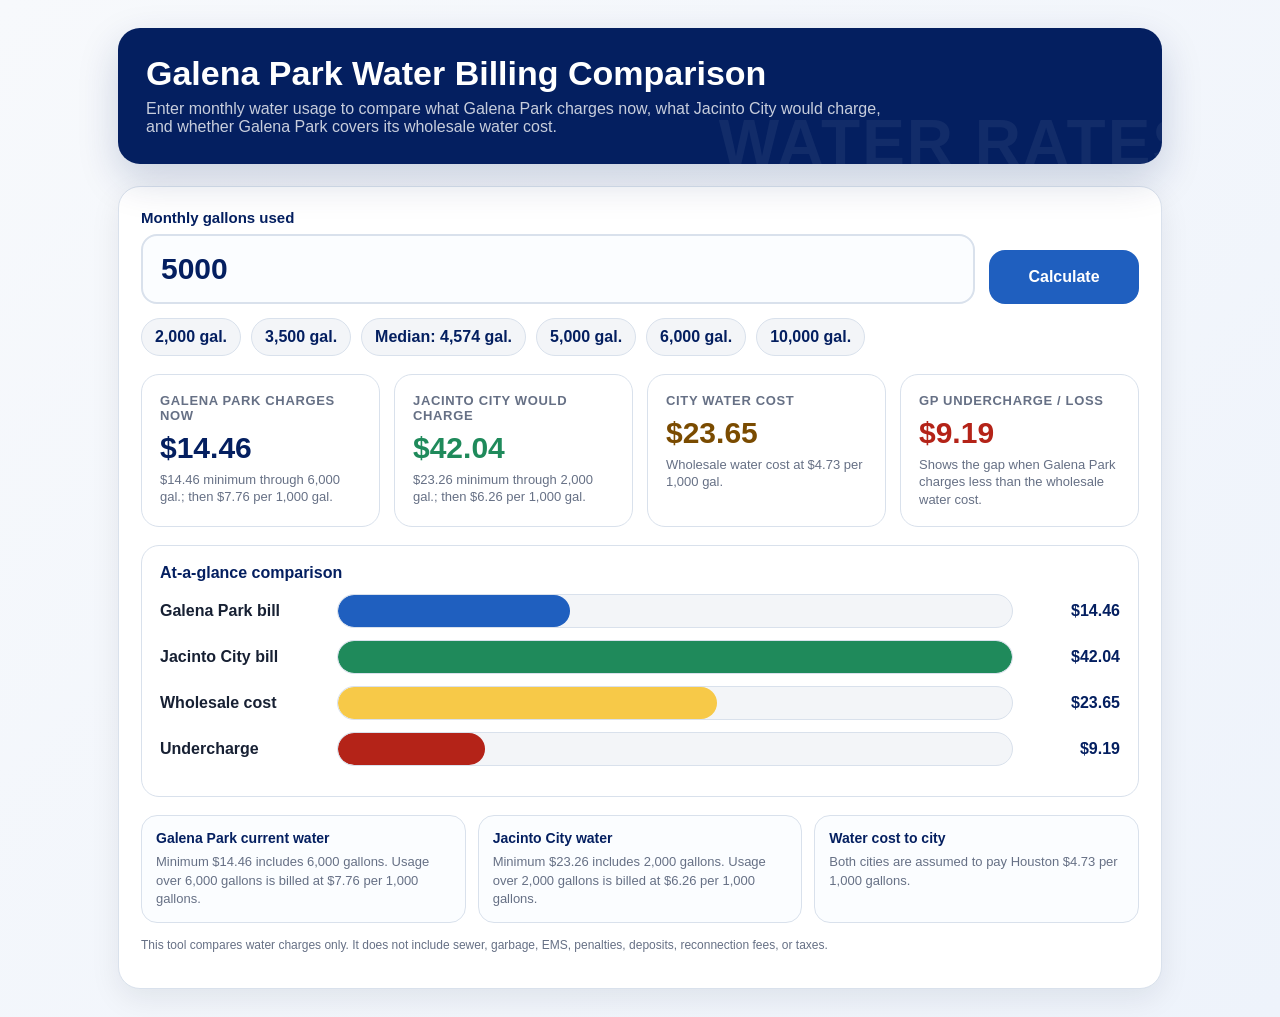
==== index.html @ 4440e1ed "Add files via upload" ====
<!DOCTYPE html>
<html lang="en">
<head>
  <meta charset="UTF-8" />
  <meta name="viewport" content="width=device-width, initial-scale=1.0" />
  <title>Galena Park Water Billing Comparison</title>
  <style>
    :root {
      --navy: #041f60;
      --blue: #1f5fbf;
      --pink: #f18dca;
      --gold: #f7c948;
      --green: #1f8a5b;
      --red: #b42318;
      --gray: #f3f5f8;
      --dark: #172033;
      --muted: #667085;
      --border: #d9e1ec;
      --white: #ffffff;
    }

    * { box-sizing: border-box; }

    body {
      margin: 0;
      font-family: Arial, Helvetica, sans-serif;
      background: linear-gradient(135deg, #f7f9fc 0%, #eef3fb 100%);
      color: var(--dark);
    }

    .page {
      max-width: 1100px;
      margin: 0 auto;
      padding: 28px;
    }

    .hero {
      background: var(--navy);
      color: white;
      border-radius: 22px;
      padding: 28px;
      box-shadow: 0 16px 40px rgba(4,31,96,.18);
      position: relative;
      overflow: hidden;
    }

    .hero::after {
      content: "WATER RATES";
      position: absolute;
      right: -35px;
      bottom: -16px;
      font-size: 64px;
      font-weight: 900;
      letter-spacing: 2px;
      color: rgba(255,255,255,.06);
    }

    h1 {
      margin: 0 0 8px;
      font-size: 34px;
      line-height: 1.05;
    }

    .subtitle {
      margin: 0;
      font-size: 16px;
      color: rgba(255,255,255,.78);
      max-width: 740px;
    }

    .panel {
      margin-top: 22px;
      background: var(--white);
      border: 1px solid var(--border);
      border-radius: 22px;
      padding: 22px;
      box-shadow: 0 10px 30px rgba(16,24,40,.08);
    }

    .input-row {
      display: grid;
      grid-template-columns: 1fr auto;
      gap: 14px;
      align-items: end;
    }

    label {
      display: block;
      font-weight: 800;
      color: var(--navy);
      margin-bottom: 8px;
      font-size: 15px;
    }

    input[type="number"] {
      width: 100%;
      font-size: 30px;
      font-weight: 800;
      padding: 16px 18px;
      border: 2px solid var(--border);
      border-radius: 16px;
      outline: none;
      color: var(--navy);
      background: #fbfdff;
    }

    input[type="number"]:focus {
      border-color: var(--blue);
      box-shadow: 0 0 0 4px rgba(31,95,191,.12);
    }

    button {
      border: 0;
      border-radius: 16px;
      padding: 18px 22px;
      font-size: 16px;
      font-weight: 800;
      color: white;
      background: var(--blue);
      cursor: pointer;
      min-width: 150px;
    }

    button:hover { filter: brightness(.95); }

    .quick {
      display: flex;
      flex-wrap: wrap;
      gap: 10px;
      margin-top: 14px;
    }

    .chip {
      background: var(--gray);
      color: var(--navy);
      border: 1px solid var(--border);
      border-radius: 999px;
      padding: 9px 13px;
      font-weight: 800;
      cursor: pointer;
      user-select: none;
    }

    .chip:hover {
      background: #e8eef8;
    }

    .cards {
      display: grid;
      grid-template-columns: repeat(4, 1fr);
      gap: 14px;
      margin-top: 18px;
    }

    .card {
      border: 1px solid var(--border);
      border-radius: 18px;
      padding: 18px;
      background: white;
      min-height: 132px;
    }

    .card h3 {
      margin: 0 0 10px;
      font-size: 13px;
      color: var(--muted);
      text-transform: uppercase;
      letter-spacing: .05em;
    }

    .amount {
      font-size: 30px;
      line-height: 1;
      font-weight: 900;
      color: var(--navy);
      margin-bottom: 8px;
    }

    .note {
      color: var(--muted);
      font-size: 13px;
      line-height: 1.35;
    }

    .loss .amount { color: var(--red); }
    .jc .amount { color: var(--green); }
    .cost .amount { color: #7a4b00; }

    .chart-wrap {
      margin-top: 18px;
      border: 1px solid var(--border);
      border-radius: 18px;
      padding: 18px;
      background: white;
    }

    .chart-title {
      font-weight: 900;
      color: var(--navy);
      margin-bottom: 12px;
    }

    .bar-row {
      display: grid;
      grid-template-columns: 165px 1fr 95px;
      gap: 12px;
      align-items: center;
      margin: 12px 0;
    }

    .bar-label {
      font-weight: 800;
      color: var(--dark);
    }

    .bar-bg {
      height: 34px;
      background: var(--gray);
      border-radius: 999px;
      overflow: hidden;
      border: 1px solid var(--border);
    }

    .bar {
      height: 100%;
      width: 0%;
      border-radius: 999px;
      transition: width .25s ease;
    }

    .bar.gp { background: var(--blue); }
    .bar.jc { background: var(--green); }
    .bar.costbar { background: var(--gold); }
    .bar.lossbar { background: var(--red); }

    .bar-value {
      font-weight: 900;
      text-align: right;
      color: var(--navy);
    }

    .formula-grid {
      display: grid;
      grid-template-columns: repeat(3, 1fr);
      gap: 12px;
      margin-top: 18px;
    }

    .formula {
      background: #fbfdff;
      border: 1px solid var(--border);
      border-radius: 16px;
      padding: 14px;
    }

    .formula strong {
      display: block;
      color: var(--navy);
      margin-bottom: 6px;
      font-size: 14px;
    }

    .formula span {
      color: var(--muted);
      font-size: 13px;
      line-height: 1.35;
    }

    .footer {
      color: var(--muted);
      font-size: 12px;
      line-height: 1.45;
      margin-top: 14px;
    }

    @media print {
      body { background: white; }
      .page { max-width: none; padding: 12px; }
      .hero, .panel { box-shadow: none; }
      button, .quick { display: none; }
    }

    @media (max-width: 900px) {
      .cards, .formula-grid { grid-template-columns: 1fr 1fr; }
    }

    @media (max-width: 640px) {
      .page { padding: 14px; }
      .input-row { grid-template-columns: 1fr; }
      button { width: 100%; }
      .cards, .formula-grid { grid-template-columns: 1fr; }
      .bar-row { grid-template-columns: 1fr; gap: 6px; }
      .bar-value { text-align: left; }
      h1 { font-size: 27px; }
    }
  </style>
</head>
<body>
  <main class="page">
    <section class="hero">
      <h1>Galena Park Water Billing Comparison</h1>
      <p class="subtitle">Enter monthly water usage to compare what Galena Park charges now, what Jacinto City would charge, and whether Galena Park covers its wholesale water cost.</p>
    </section>

    <section class="panel">
      <div class="input-row">
        <div>
          <label for="gallons">Monthly gallons used</label>
          <input id="gallons" type="number" min="0" step="1" value="5000" />
        </div>
        <button onclick="calculate()">Calculate</button>
      </div>

      <div class="quick" aria-label="Quick usage buttons">
        <div class="chip" onclick="setGallons(2000)">2,000 gal.</div>
        <div class="chip" onclick="setGallons(3500)">3,500 gal.</div>
        <div class="chip" onclick="setGallons(4574)">Median: 4,574 gal.</div>
        <div class="chip" onclick="setGallons(5000)">5,000 gal.</div>
        <div class="chip" onclick="setGallons(6000)">6,000 gal.</div>
        <div class="chip" onclick="setGallons(10000)">10,000 gal.</div>
      </div>

      <div class="cards">
        <div class="card">
          <h3>Galena Park charges now</h3>
          <div class="amount" id="gpBill">$0.00</div>
          <div class="note">$14.46 minimum through 6,000 gal.; then $7.76 per 1,000 gal.</div>
        </div>

        <div class="card jc">
          <h3>Jacinto City would charge</h3>
          <div class="amount" id="jcBill">$0.00</div>
          <div class="note">$23.26 minimum through 2,000 gal.; then $6.26 per 1,000 gal.</div>
        </div>

        <div class="card cost">
          <h3>City water cost</h3>
          <div class="amount" id="cost">$0.00</div>
          <div class="note">Wholesale water cost at $4.73 per 1,000 gal.</div>
        </div>

        <div class="card loss">
          <h3>GP undercharge / loss</h3>
          <div class="amount" id="loss">$0.00</div>
          <div class="note">Shows the gap when Galena Park charges less than the wholesale water cost.</div>
        </div>
      </div>

      <div class="chart-wrap">
        <div class="chart-title">At-a-glance comparison</div>

        <div class="bar-row">
          <div class="bar-label">Galena Park bill</div>
          <div class="bar-bg"><div class="bar gp" id="gpBar"></div></div>
          <div class="bar-value" id="gpBarValue">$0.00</div>
        </div>

        <div class="bar-row">
          <div class="bar-label">Jacinto City bill</div>
          <div class="bar-bg"><div class="bar jc" id="jcBar"></div></div>
          <div class="bar-value" id="jcBarValue">$0.00</div>
        </div>

        <div class="bar-row">
          <div class="bar-label">Wholesale cost</div>
          <div class="bar-bg"><div class="bar costbar" id="costBar"></div></div>
          <div class="bar-value" id="costBarValue">$0.00</div>
        </div>

        <div class="bar-row">
          <div class="bar-label">Undercharge</div>
          <div class="bar-bg"><div class="bar lossbar" id="lossBar"></div></div>
          <div class="bar-value" id="lossBarValue">$0.00</div>
        </div>
      </div>

      <div class="formula-grid">
        <div class="formula">
          <strong>Galena Park current water</strong>
          <span>Minimum $14.46 includes 6,000 gallons. Usage over 6,000 gallons is billed at $7.76 per 1,000 gallons.</span>
        </div>
        <div class="formula">
          <strong>Jacinto City water</strong>
          <span>Minimum $23.26 includes 2,000 gallons. Usage over 2,000 gallons is billed at $6.26 per 1,000 gallons.</span>
        </div>
        <div class="formula">
          <strong>Water cost to city</strong>
          <span>Both cities are assumed to pay Houston $4.73 per 1,000 gallons.</span>
        </div>
      </div>

      <p class="footer">
        This tool compares water charges only. It does not include sewer, garbage, EMS, penalties, deposits, reconnection fees, or taxes.
      </p>
    </section>
  </main>

  <script>
    const RATES = {
      gpMinGallons: 6000,
      gpMinCharge: 14.46,
      gpOverageRate: 7.76,

      jcMinGallons: 2000,
      jcMinCharge: 23.26,
      jcOverageRate: 6.26,

      houstonCostPerThousand: 4.73
    };

    function money(value) {
      return value.toLocaleString("en-US", { style: "currency", currency: "USD" });
    }

    function billWithMinimum(gallons, minGallons, minCharge, overageRate) {
      const over = Math.max(0, gallons - minGallons);
      return minCharge + (over / 1000) * overageRate;
    }

    function setGallons(value) {
      document.getElementById("gallons").value = value;
      calculate();
    }

    function calculate() {
      const gallonsInput = document.getElementById("gallons");
      const gallons = Math.max(0, Number(gallonsInput.value || 0));

      const gpBill = billWithMinimum(gallons, RATES.gpMinGallons, RATES.gpMinCharge, RATES.gpOverageRate);
      const jcBill = billWithMinimum(gallons, RATES.jcMinGallons, RATES.jcMinCharge, RATES.jcOverageRate);
      const cost = (gallons / 1000) * RATES.houstonCostPerThousand;
      const loss = Math.max(0, cost - gpBill);

      document.getElementById("gpBill").textContent = money(gpBill);
      document.getElementById("jcBill").textContent = money(jcBill);
      document.getElementById("cost").textContent = money(cost);
      document.getElementById("loss").textContent = money(loss);

      const maxVal = Math.max(gpBill, jcBill, cost, loss, 1);

      setBar("gpBar", gpBill, maxVal);
      setBar("jcBar", jcBill, maxVal);
      setBar("costBar", cost, maxVal);
      setBar("lossBar", loss, maxVal);

      document.getElementById("gpBarValue").textContent = money(gpBill);
      document.getElementById("jcBarValue").textContent = money(jcBill);
      document.getElementById("costBarValue").textContent = money(cost);
      document.getElementById("lossBarValue").textContent = money(loss);
    }

    function setBar(id, value, maxVal) {
      const pct = Math.max(2, (value / maxVal) * 100);
      document.getElementById(id).style.width = pct + "%";
    }

    document.getElementById("gallons").addEventListener("input", calculate);
    calculate();
  </script>
</body>
</html>
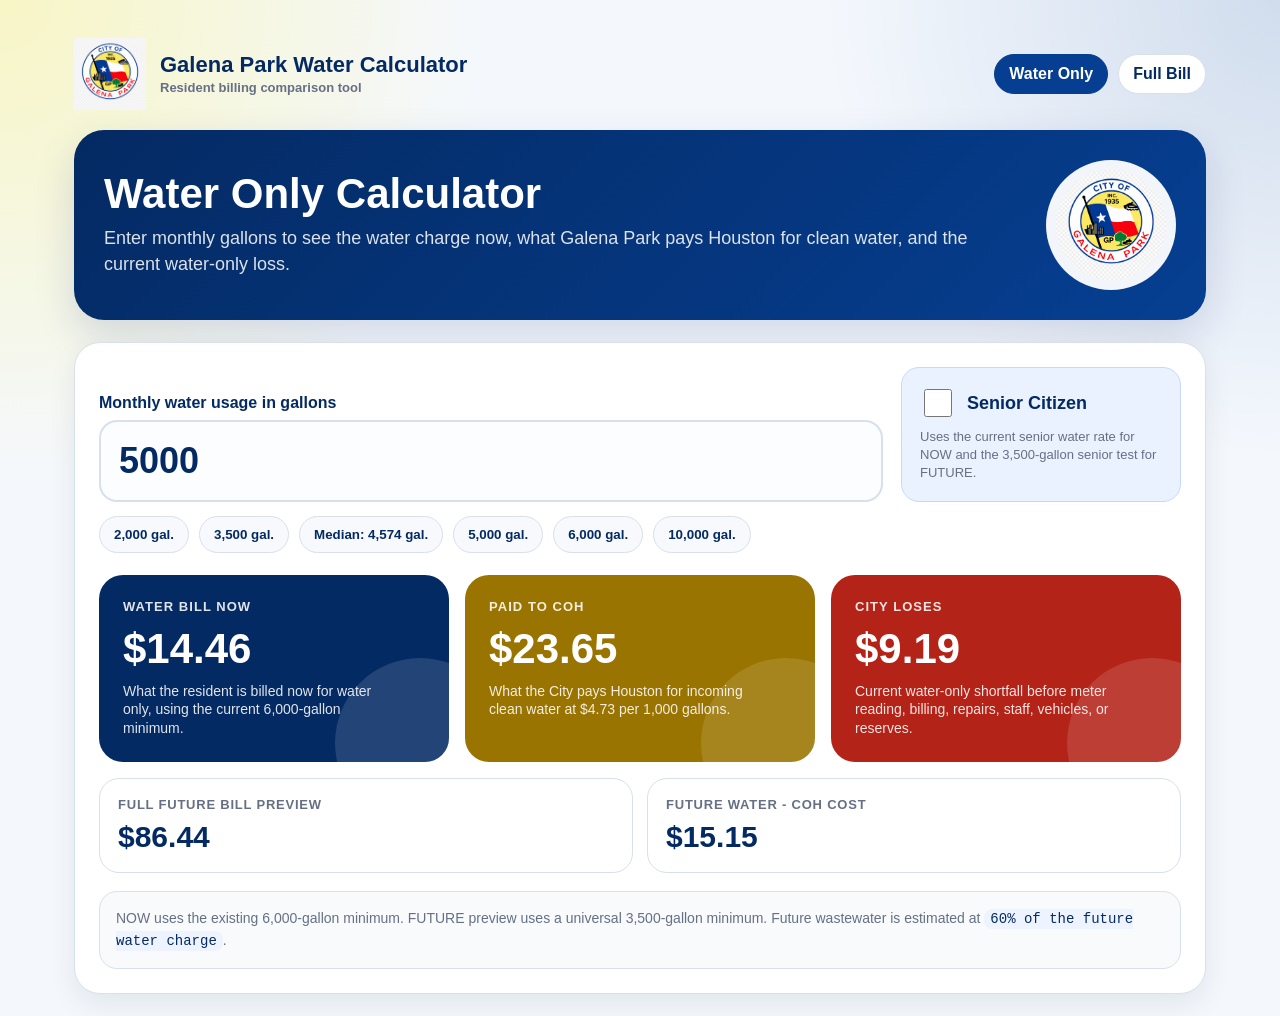
==== commit 179454eb: "Add files via upload" ====
--- a/index.html
+++ b/index.html
@@ -1,461 +1 @@
-<!DOCTYPE html>
-<html lang="en">
-<head>
-  <meta charset="UTF-8" />
-  <meta name="viewport" content="width=device-width, initial-scale=1.0" />
-  <title>Galena Park Water Billing Comparison</title>
-  <style>
-    :root {
-      --navy: #041f60;
-      --blue: #1f5fbf;
-      --pink: #f18dca;
-      --gold: #f7c948;
-      --green: #1f8a5b;
-      --red: #b42318;
-      --gray: #f3f5f8;
-      --dark: #172033;
-      --muted: #667085;
-      --border: #d9e1ec;
-      --white: #ffffff;
-    }
-
-    * { box-sizing: border-box; }
-
-    body {
-      margin: 0;
-      font-family: Arial, Helvetica, sans-serif;
-      background: linear-gradient(135deg, #f7f9fc 0%, #eef3fb 100%);
-      color: var(--dark);
-    }
-
-    .page {
-      max-width: 1100px;
-      margin: 0 auto;
-      padding: 28px;
-    }
-
-    .hero {
-      background: var(--navy);
-      color: white;
-      border-radius: 22px;
-      padding: 28px;
-      box-shadow: 0 16px 40px rgba(4,31,96,.18);
-      position: relative;
-      overflow: hidden;
-    }
-
-    .hero::after {
-      content: "WATER RATES";
-      position: absolute;
-      right: -35px;
-      bottom: -16px;
-      font-size: 64px;
-      font-weight: 900;
-      letter-spacing: 2px;
-      color: rgba(255,255,255,.06);
-    }
-
-    h1 {
-      margin: 0 0 8px;
-      font-size: 34px;
-      line-height: 1.05;
-    }
-
-    .subtitle {
-      margin: 0;
-      font-size: 16px;
-      color: rgba(255,255,255,.78);
-      max-width: 740px;
-    }
-
-    .panel {
-      margin-top: 22px;
-      background: var(--white);
-      border: 1px solid var(--border);
-      border-radius: 22px;
-      padding: 22px;
-      box-shadow: 0 10px 30px rgba(16,24,40,.08);
-    }
-
-    .input-row {
-      display: grid;
-      grid-template-columns: 1fr auto;
-      gap: 14px;
-      align-items: end;
-    }
-
-    label {
-      display: block;
-      font-weight: 800;
-      color: var(--navy);
-      margin-bottom: 8px;
-      font-size: 15px;
-    }
-
-    input[type="number"] {
-      width: 100%;
-      font-size: 30px;
-      font-weight: 800;
-      padding: 16px 18px;
-      border: 2px solid var(--border);
-      border-radius: 16px;
-      outline: none;
-      color: var(--navy);
-      background: #fbfdff;
-    }
-
-    input[type="number"]:focus {
-      border-color: var(--blue);
-      box-shadow: 0 0 0 4px rgba(31,95,191,.12);
-    }
-
-    button {
-      border: 0;
-      border-radius: 16px;
-      padding: 18px 22px;
-      font-size: 16px;
-      font-weight: 800;
-      color: white;
-      background: var(--blue);
-      cursor: pointer;
-      min-width: 150px;
-    }
-
-    button:hover { filter: brightness(.95); }
-
-    .quick {
-      display: flex;
-      flex-wrap: wrap;
-      gap: 10px;
-      margin-top: 14px;
-    }
-
-    .chip {
-      background: var(--gray);
-      color: var(--navy);
-      border: 1px solid var(--border);
-      border-radius: 999px;
-      padding: 9px 13px;
-      font-weight: 800;
-      cursor: pointer;
-      user-select: none;
-    }
-
-    .chip:hover {
-      background: #e8eef8;
-    }
-
-    .cards {
-      display: grid;
-      grid-template-columns: repeat(4, 1fr);
-      gap: 14px;
-      margin-top: 18px;
-    }
-
-    .card {
-      border: 1px solid var(--border);
-      border-radius: 18px;
-      padding: 18px;
-      background: white;
-      min-height: 132px;
-    }
-
-    .card h3 {
-      margin: 0 0 10px;
-      font-size: 13px;
-      color: var(--muted);
-      text-transform: uppercase;
-      letter-spacing: .05em;
-    }
-
-    .amount {
-      font-size: 30px;
-      line-height: 1;
-      font-weight: 900;
-      color: var(--navy);
-      margin-bottom: 8px;
-    }
-
-    .note {
-      color: var(--muted);
-      font-size: 13px;
-      line-height: 1.35;
-    }
-
-    .loss .amount { color: var(--red); }
-    .jc .amount { color: var(--green); }
-    .cost .amount { color: #7a4b00; }
-
-    .chart-wrap {
-      margin-top: 18px;
-      border: 1px solid var(--border);
-      border-radius: 18px;
-      padding: 18px;
-      background: white;
-    }
-
-    .chart-title {
-      font-weight: 900;
-      color: var(--navy);
-      margin-bottom: 12px;
-    }
-
-    .bar-row {
-      display: grid;
-      grid-template-columns: 165px 1fr 95px;
-      gap: 12px;
-      align-items: center;
-      margin: 12px 0;
-    }
-
-    .bar-label {
-      font-weight: 800;
-      color: var(--dark);
-    }
-
-    .bar-bg {
-      height: 34px;
-      background: var(--gray);
-      border-radius: 999px;
-      overflow: hidden;
-      border: 1px solid var(--border);
-    }
-
-    .bar {
-      height: 100%;
-      width: 0%;
-      border-radius: 999px;
-      transition: width .25s ease;
-    }
-
-    .bar.gp { background: var(--blue); }
-    .bar.jc { background: var(--green); }
-    .bar.costbar { background: var(--gold); }
-    .bar.lossbar { background: var(--red); }
-
-    .bar-value {
-      font-weight: 900;
-      text-align: right;
-      color: var(--navy);
-    }
-
-    .formula-grid {
-      display: grid;
-      grid-template-columns: repeat(3, 1fr);
-      gap: 12px;
-      margin-top: 18px;
-    }
-
-    .formula {
-      background: #fbfdff;
-      border: 1px solid var(--border);
-      border-radius: 16px;
-      padding: 14px;
-    }
-
-    .formula strong {
-      display: block;
-      color: var(--navy);
-      margin-bottom: 6px;
-      font-size: 14px;
-    }
-
-    .formula span {
-      color: var(--muted);
-      font-size: 13px;
-      line-height: 1.35;
-    }
-
-    .footer {
-      color: var(--muted);
-      font-size: 12px;
-      line-height: 1.45;
-      margin-top: 14px;
-    }
-
-    @media print {
-      body { background: white; }
-      .page { max-width: none; padding: 12px; }
-      .hero, .panel { box-shadow: none; }
-      button, .quick { display: none; }
-    }
-
-    @media (max-width: 900px) {
-      .cards, .formula-grid { grid-template-columns: 1fr 1fr; }
-    }
-
-    @media (max-width: 640px) {
-      .page { padding: 14px; }
-      .input-row { grid-template-columns: 1fr; }
-      button { width: 100%; }
-      .cards, .formula-grid { grid-template-columns: 1fr; }
-      .bar-row { grid-template-columns: 1fr; gap: 6px; }
-      .bar-value { text-align: left; }
-      h1 { font-size: 27px; }
-    }
-  </style>
-</head>
-<body>
-  <main class="page">
-    <section class="hero">
-      <h1>Galena Park Water Billing Comparison</h1>
-      <p class="subtitle">Enter monthly water usage to compare what Galena Park charges now, what Jacinto City would charge, and whether Galena Park covers its wholesale water cost.</p>
-    </section>
-
-    <section class="panel">
-      <div class="input-row">
-        <div>
-          <label for="gallons">Monthly gallons used</label>
-          <input id="gallons" type="number" min="0" step="1" value="5000" />
-        </div>
-        <button onclick="calculate()">Calculate</button>
-      </div>
-
-      <div class="quick" aria-label="Quick usage buttons">
-        <div class="chip" onclick="setGallons(2000)">2,000 gal.</div>
-        <div class="chip" onclick="setGallons(3500)">3,500 gal.</div>
-        <div class="chip" onclick="setGallons(4574)">Median: 4,574 gal.</div>
-        <div class="chip" onclick="setGallons(5000)">5,000 gal.</div>
-        <div class="chip" onclick="setGallons(6000)">6,000 gal.</div>
-        <div class="chip" onclick="setGallons(10000)">10,000 gal.</div>
-      </div>
-
-      <div class="cards">
-        <div class="card">
-          <h3>Galena Park charges now</h3>
-          <div class="amount" id="gpBill">$0.00</div>
-          <div class="note">$14.46 minimum through 6,000 gal.; then $7.76 per 1,000 gal.</div>
-        </div>
-
-        <div class="card jc">
-          <h3>Jacinto City would charge</h3>
-          <div class="amount" id="jcBill">$0.00</div>
-          <div class="note">$23.26 minimum through 2,000 gal.; then $6.26 per 1,000 gal.</div>
-        </div>
-
-        <div class="card cost">
-          <h3>City water cost</h3>
-          <div class="amount" id="cost">$0.00</div>
-          <div class="note">Wholesale water cost at $4.73 per 1,000 gal.</div>
-        </div>
-
-        <div class="card loss">
-          <h3>GP undercharge / loss</h3>
-          <div class="amount" id="loss">$0.00</div>
-          <div class="note">Shows the gap when Galena Park charges less than the wholesale water cost.</div>
-        </div>
-      </div>
-
-      <div class="chart-wrap">
-        <div class="chart-title">At-a-glance comparison</div>
-
-        <div class="bar-row">
-          <div class="bar-label">Galena Park bill</div>
-          <div class="bar-bg"><div class="bar gp" id="gpBar"></div></div>
-          <div class="bar-value" id="gpBarValue">$0.00</div>
-        </div>
-
-        <div class="bar-row">
-          <div class="bar-label">Jacinto City bill</div>
-          <div class="bar-bg"><div class="bar jc" id="jcBar"></div></div>
-          <div class="bar-value" id="jcBarValue">$0.00</div>
-        </div>
-
-        <div class="bar-row">
-          <div class="bar-label">Wholesale cost</div>
-          <div class="bar-bg"><div class="bar costbar" id="costBar"></div></div>
-          <div class="bar-value" id="costBarValue">$0.00</div>
-        </div>
-
-        <div class="bar-row">
-          <div class="bar-label">Undercharge</div>
-          <div class="bar-bg"><div class="bar lossbar" id="lossBar"></div></div>
-          <div class="bar-value" id="lossBarValue">$0.00</div>
-        </div>
-      </div>
-
-      <div class="formula-grid">
-        <div class="formula">
-          <strong>Galena Park current water</strong>
-          <span>Minimum $14.46 includes 6,000 gallons. Usage over 6,000 gallons is billed at $7.76 per 1,000 gallons.</span>
-        </div>
-        <div class="formula">
-          <strong>Jacinto City water</strong>
-          <span>Minimum $23.26 includes 2,000 gallons. Usage over 2,000 gallons is billed at $6.26 per 1,000 gallons.</span>
-        </div>
-        <div class="formula">
-          <strong>Water cost to city</strong>
-          <span>Both cities are assumed to pay Houston $4.73 per 1,000 gallons.</span>
-        </div>
-      </div>
-
-      <p class="footer">
-        This tool compares water charges only. It does not include sewer, garbage, EMS, penalties, deposits, reconnection fees, or taxes.
-      </p>
-    </section>
-  </main>
-
-  <script>
-    const RATES = {
-      gpMinGallons: 6000,
-      gpMinCharge: 14.46,
-      gpOverageRate: 7.76,
-
-      jcMinGallons: 2000,
-      jcMinCharge: 23.26,
-      jcOverageRate: 6.26,
-
-      houstonCostPerThousand: 4.73
-    };
-
-    function money(value) {
-      return value.toLocaleString("en-US", { style: "currency", currency: "USD" });
-    }
-
-    function billWithMinimum(gallons, minGallons, minCharge, overageRate) {
-      const over = Math.max(0, gallons - minGallons);
-      return minCharge + (over / 1000) * overageRate;
-    }
-
-    function setGallons(value) {
-      document.getElementById("gallons").value = value;
-      calculate();
-    }
-
-    function calculate() {
-      const gallonsInput = document.getElementById("gallons");
-      const gallons = Math.max(0, Number(gallonsInput.value || 0));
-
-      const gpBill = billWithMinimum(gallons, RATES.gpMinGallons, RATES.gpMinCharge, RATES.gpOverageRate);
-      const jcBill = billWithMinimum(gallons, RATES.jcMinGallons, RATES.jcMinCharge, RATES.jcOverageRate);
-      const cost = (gallons / 1000) * RATES.houstonCostPerThousand;
-      const loss = Math.max(0, cost - gpBill);
-
-      document.getElementById("gpBill").textContent = money(gpBill);
-      document.getElementById("jcBill").textContent = money(jcBill);
-      document.getElementById("cost").textContent = money(cost);
-      document.getElementById("loss").textContent = money(loss);
-
-      const maxVal = Math.max(gpBill, jcBill, cost, loss, 1);
-
-      setBar("gpBar", gpBill, maxVal);
-      setBar("jcBar", jcBill, maxVal);
-      setBar("costBar", cost, maxVal);
-      setBar("lossBar", loss, maxVal);
-
-      document.getElementById("gpBarValue").textContent = money(gpBill);
-      document.getElementById("jcBarValue").textContent = money(jcBill);
-      document.getElementById("costBarValue").textContent = money(cost);
-      document.getElementById("lossBarValue").textContent = money(loss);
-    }
-
-    function setBar(id, value, maxVal) {
-      const pct = Math.max(2, (value / maxVal) * 100);
-      document.getElementById(id).style.width = pct + "%";
-    }
-
-    document.getElementById("gallons").addEventListener("input", calculate);
-    calculate();
-  </script>
-</body>
-</html>+<!DOCTYPE html><html lang="en"><head><meta charset="UTF-8"><meta name="viewport" content="width=device-width, initial-scale=1.0"><title>Water Only Calculator | Galena Park</title><link rel="stylesheet" href="styles.css"></head><body><main class="wrap"><nav class="nav"><div class="brand"><img src="gp-logo.png" alt="City of Galena Park logo"><div class="brand-text"><strong>Galena Park Water Calculator</strong><span>Resident billing comparison tool</span></div></div><div class="links"><a href="index.html" id="nav-water" class="active">Water Only</a><a href="full-bill.html" id="nav-full">Full Bill</a></div></nav><section class="hero"><div><h1>Water Only Calculator</h1><p>Enter monthly gallons to see the water charge now, what Galena Park pays Houston for clean water, and the current water-only loss.</p></div><img src="gp-logo.png" alt="City of Galena Park logo"></section><section class="panel"><div class="input-grid"><div><label class="title" for="gallons">Monthly water usage in gallons</label><input id="gallons" type="number" min="0" step="1" value="5000"></div><div class="toggle-card"><label class="toggle-row"><input id="seniorToggle" type="checkbox">Senior Citizen</label><div class="note">Uses the current senior water rate for NOW and the 3,500-gallon senior test for FUTURE.</div></div></div><div class="chips"><button class="chip" onclick="setGallons(2000)">2,000 gal.</button><button class="chip" onclick="setGallons(3500)">3,500 gal.</button><button class="chip" onclick="setGallons(4574)">Median: 4,574 gal.</button><button class="chip" onclick="setGallons(5000)">5,000 gal.</button><button class="chip" onclick="setGallons(6000)">6,000 gal.</button><button class="chip" onclick="setGallons(10000)">10,000 gal.</button></div><div class="metric-grid"><div class="metric blue"><div class="kicker">Water bill now</div><div class="amount" id="waterNow">$0.00</div><p>What the resident is billed now for water only, using the current 6,000-gallon minimum.</p></div><div class="metric yellow"><div class="kicker">Paid to COH</div><div class="amount" id="paidToCoh">$0.00</div><p>What the City pays Houston for incoming clean water at $4.73 per 1,000 gallons.</p></div><div class="metric red"><div class="kicker">City loses</div><div class="amount" id="cityLoss">$0.00</div><p>Current water-only shortfall before meter reading, billing, repairs, staff, vehicles, or reserves.</p></div></div><div class="subgrid"><div class="subbox"><h3>Full future bill preview</h3><div class="subamt" id="futureTotal">$0.00</div></div><div class="subbox"><h3>Future water - COH cost</h3><div class="subamt" id="futureWaterMargin">$0.00</div></div></div><div class="footnote">NOW uses the existing 6,000-gallon minimum. FUTURE preview uses a universal 3,500-gallon minimum. Future wastewater is estimated at <span class="formula">60% of the future water charge</span>.</div></section></main><script src="calculator.js"></script></body></html>
--- a/styles.css
+++ b/styles.css
@@ -0,0 +1,3 @@
+
+:root{--navy:#063f92;--navy-dark:#042a63;--red:#ef1b24;--yellow:#fff15a;--green:#12833d;--ink:#172033;--muted:#667085;--line:#d8e0ec;--bg:#f4f8fd;--card:#fff;--paper:#fffdf4;--gold:#d7b84f;--shadow:0 16px 42px rgba(4,31,96,.14)}
+*{box-sizing:border-box}html{scroll-behavior:smooth}body{margin:0;font-family:Arial,Helvetica,sans-serif;color:var(--ink);background:radial-gradient(circle at top left,rgba(255,241,90,.34),transparent 30%),radial-gradient(circle at top right,rgba(6,63,146,.15),transparent 28%),var(--bg)}.wrap{max-width:1180px;margin:0 auto;padding:24px}.nav{display:flex;align-items:center;justify-content:space-between;gap:18px;padding:14px 0 20px}.brand{display:flex;align-items:center;gap:14px}.brand img{width:72px;height:72px;object-fit:contain}.brand-text strong{display:block;font-size:22px;color:var(--navy-dark);line-height:1}.brand-text span{display:block;color:var(--muted);font-size:13px;margin-top:4px;font-weight:700}.links{display:flex;gap:10px;flex-wrap:wrap}.links a{text-decoration:none;background:white;border:1px solid var(--line);padding:10px 14px;border-radius:999px;font-weight:900;color:var(--navy-dark)}.links a.active{background:var(--navy);color:white;border-color:var(--navy)}.hero{background:linear-gradient(135deg,var(--navy-dark),var(--navy));color:white;border-radius:30px;box-shadow:var(--shadow);padding:30px;display:grid;grid-template-columns:1fr 130px;gap:18px;align-items:center}.hero h1{font-size:42px;line-height:1;margin:0 0 10px}.hero p{font-size:18px;line-height:1.45;margin:0;color:rgba(255,255,255,.86)}.hero img{width:130px;height:130px;object-fit:contain;background:rgba(255,255,255,.95);border-radius:50%;padding:10px}.panel{background:var(--card);border:1px solid var(--line);box-shadow:0 10px 28px rgba(16,24,40,.08);border-radius:26px;padding:24px;margin-top:22px}.input-grid{display:grid;grid-template-columns:1fr 280px;gap:18px;align-items:end}label.title{display:block;color:var(--navy-dark);font-size:16px;font-weight:900;margin-bottom:8px}input[type=number]{width:100%;padding:18px;border:2px solid var(--line);border-radius:18px;background:#fbfdff;color:var(--navy-dark);font-size:36px;font-weight:900;outline:none}input[type=number]:focus{border-color:var(--navy);box-shadow:0 0 0 4px rgba(6,63,146,.13)}.toggle-card{background:#eaf2ff;border:1px solid #c7d9fa;border-radius:18px;padding:18px}.toggle-row{display:flex;align-items:center;gap:12px;color:var(--navy-dark);font-size:18px;font-weight:900;user-select:none;cursor:pointer}input[type=checkbox]{width:28px;height:28px;accent-color:var(--navy)}.note{font-size:13px;color:var(--muted);line-height:1.4;margin-top:8px}.chips{display:flex;flex-wrap:wrap;gap:10px;margin-top:14px}.chip{border:1px solid var(--line);background:#f7f9fd;color:var(--navy-dark);padding:10px 14px;border-radius:999px;font-weight:900;cursor:pointer}.chip:hover{background:#eef4ff}.metric-grid{display:grid;grid-template-columns:repeat(3,1fr);gap:16px;margin-top:22px}.metric{border-radius:24px;color:white;padding:24px;min-height:170px;overflow:hidden;position:relative}.metric:after{content:"";position:absolute;right:-56px;bottom:-66px;width:170px;height:170px;border-radius:50%;background:rgba(255,255,255,.12)}.metric.blue{background:var(--navy-dark)}.metric.red{background:#b42318}.metric.green{background:var(--green)}.metric.yellow{background:#9a7400}.kicker{font-size:13px;font-weight:900;letter-spacing:.08em;text-transform:uppercase;opacity:.88;margin-bottom:14px}.amount{font-size:42px;font-weight:900;line-height:1;margin-bottom:12px}.metric p{margin:0;font-size:14px;line-height:1.35;opacity:.88;max-width:270px}.bubbles{display:flex;justify-content:center;gap:14px;flex-wrap:wrap;margin-top:20px}.bubble{border-radius:999px;padding:13px 24px;font-size:20px;font-weight:900;border:3px solid}.bubble.now{background:white;color:var(--navy-dark);border-color:var(--navy)}.bubble.future{background:var(--yellow);color:var(--navy-dark);border-color:var(--gold)}.compare{display:grid;grid-template-columns:1fr 1fr;gap:18px;margin-top:18px}.receipt{background:var(--paper);border:2px dashed var(--gold);border-radius:24px;padding:22px}.receipt.now{background:#fff}.receipt.future{background:#fffdf0}.receipt h2{display:flex;align-items:center;justify-content:space-between;margin:0 0 14px;color:var(--navy-dark);font-size:26px}.badge{display:inline-block;font-size:13px;text-transform:uppercase;letter-spacing:.08em;border-radius:999px;padding:7px 10px;background:#eaf2ff;color:var(--navy-dark)}.future .badge{background:var(--yellow)}.row{display:grid;grid-template-columns:1fr auto;gap:16px;border-bottom:1px solid #eadb9c;padding:11px 0;font-size:20px}.now .row{border-bottom-color:#e5e7eb}.row strong{color:var(--navy-dark)}.row.total{border-bottom:0;margin-top:8px;padding-top:16px;font-size:30px;font-weight:900;color:var(--navy-dark)}.subgrid{display:grid;grid-template-columns:repeat(2,1fr);gap:14px;margin-top:16px}.subbox{border:1px solid var(--line);border-radius:20px;padding:18px;background:white}.subbox h3{margin:0 0 8px;font-size:13px;text-transform:uppercase;letter-spacing:.06em;color:var(--muted)}.subbox .subamt{font-size:30px;font-weight:900;color:var(--navy-dark)}.footnote{margin-top:18px;background:#f8fafc;border:1px solid var(--line);border-radius:18px;padding:16px;color:var(--muted);font-size:14px;line-height:1.5}.formula{font-family:ui-monospace,SFMono-Regular,Menlo,Consolas,monospace;background:#eef4ff;padding:2px 6px;border-radius:8px;color:var(--navy-dark)}@media(max-width:900px){.hero{grid-template-columns:1fr;text-align:left}.hero img{display:none}.input-grid,.metric-grid,.compare,.subgrid{grid-template-columns:1fr}.hero h1{font-size:32px}.amount{font-size:36px}.wrap{padding:16px}}@media print{body{background:white}.wrap{max-width:none;padding:12px}.nav,.chips{display:none}.hero,.panel{box-shadow:none}}
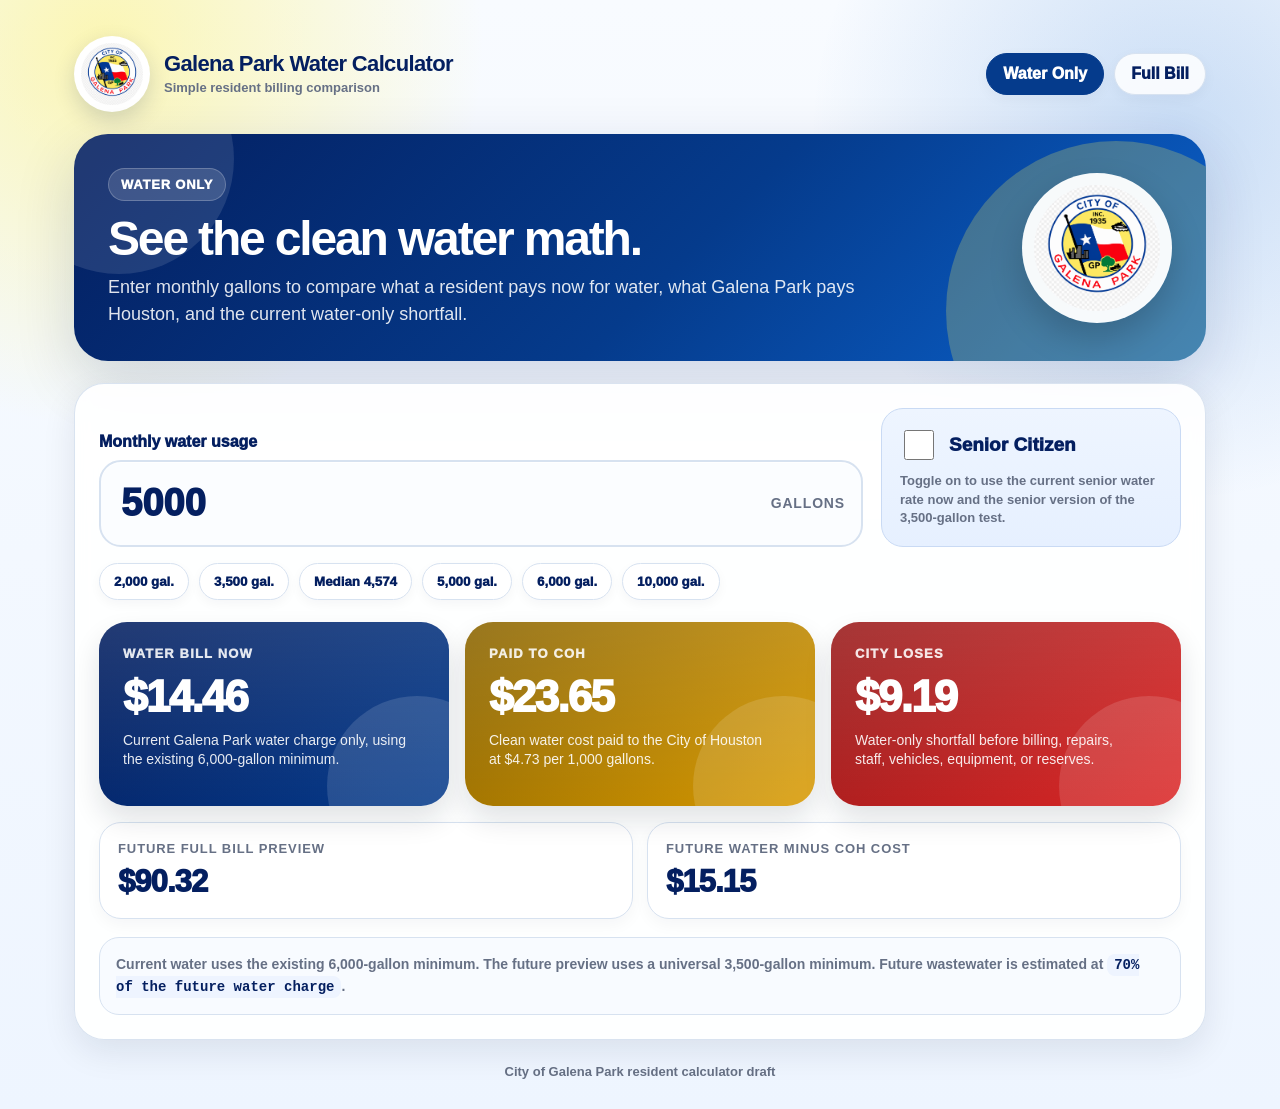
==== commit 7ddd9295: "Add files via upload" ====
--- a/index.html
+++ b/index.html
@@ -1 +1,98 @@
-<!DOCTYPE html><html lang="en"><head><meta charset="UTF-8"><meta name="viewport" content="width=device-width, initial-scale=1.0"><title>Water Only Calculator | Galena Park</title><link rel="stylesheet" href="styles.css"></head><body><main class="wrap"><nav class="nav"><div class="brand"><img src="gp-logo.png" alt="City of Galena Park logo"><div class="brand-text"><strong>Galena Park Water Calculator</strong><span>Resident billing comparison tool</span></div></div><div class="links"><a href="index.html" id="nav-water" class="active">Water Only</a><a href="full-bill.html" id="nav-full">Full Bill</a></div></nav><section class="hero"><div><h1>Water Only Calculator</h1><p>Enter monthly gallons to see the water charge now, what Galena Park pays Houston for clean water, and the current water-only loss.</p></div><img src="gp-logo.png" alt="City of Galena Park logo"></section><section class="panel"><div class="input-grid"><div><label class="title" for="gallons">Monthly water usage in gallons</label><input id="gallons" type="number" min="0" step="1" value="5000"></div><div class="toggle-card"><label class="toggle-row"><input id="seniorToggle" type="checkbox">Senior Citizen</label><div class="note">Uses the current senior water rate for NOW and the 3,500-gallon senior test for FUTURE.</div></div></div><div class="chips"><button class="chip" onclick="setGallons(2000)">2,000 gal.</button><button class="chip" onclick="setGallons(3500)">3,500 gal.</button><button class="chip" onclick="setGallons(4574)">Median: 4,574 gal.</button><button class="chip" onclick="setGallons(5000)">5,000 gal.</button><button class="chip" onclick="setGallons(6000)">6,000 gal.</button><button class="chip" onclick="setGallons(10000)">10,000 gal.</button></div><div class="metric-grid"><div class="metric blue"><div class="kicker">Water bill now</div><div class="amount" id="waterNow">$0.00</div><p>What the resident is billed now for water only, using the current 6,000-gallon minimum.</p></div><div class="metric yellow"><div class="kicker">Paid to COH</div><div class="amount" id="paidToCoh">$0.00</div><p>What the City pays Houston for incoming clean water at $4.73 per 1,000 gallons.</p></div><div class="metric red"><div class="kicker">City loses</div><div class="amount" id="cityLoss">$0.00</div><p>Current water-only shortfall before meter reading, billing, repairs, staff, vehicles, or reserves.</p></div></div><div class="subgrid"><div class="subbox"><h3>Full future bill preview</h3><div class="subamt" id="futureTotal">$0.00</div></div><div class="subbox"><h3>Future water - COH cost</h3><div class="subamt" id="futureWaterMargin">$0.00</div></div></div><div class="footnote">NOW uses the existing 6,000-gallon minimum. FUTURE preview uses a universal 3,500-gallon minimum. Future wastewater is estimated at <span class="formula">60% of the future water charge</span>.</div></section></main><script src="calculator.js"></script></body></html>+<!DOCTYPE html>
+<html lang="en">
+<head>
+  <meta charset="UTF-8">
+  <meta name="viewport" content="width=device-width, initial-scale=1.0">
+  <title>Water Only Calculator | Galena Park</title>
+  <link rel="stylesheet" href="styles.css">
+</head>
+<body>
+  <main class="wrap">
+    
+<nav class="nav">
+  <a class="brand" href="index.html">
+    <img class="brand-logo" src="gp-logo.png" alt="City of Galena Park logo">
+    <div class="brand-text">
+      <strong>Galena Park Water Calculator</strong>
+      <span>Simple resident billing comparison</span>
+    </div>
+  </a>
+  <div class="links">
+    <a href="index.html" id="nav-water" class="active">Water Only</a>
+    <a href="full-bill.html" id="nav-full">Full Bill</a>
+  </div>
+</nav>
+
+    <section class="hero">
+      <div>
+        <div class="eyebrow">Water only</div>
+        <h1>See the clean water math.</h1>
+        <p>Enter monthly gallons to compare what a resident pays now for water, what Galena Park pays Houston, and the current water-only shortfall.</p>
+      </div>
+      <img src="gp-logo.png" alt="City of Galena Park logo">
+    </section>
+
+    
+<section class="panel">
+  <div class="input-grid">
+    <div>
+      <label class="title" for="gallons">Monthly water usage</label>
+      <div class="input-shell">
+        <input id="gallons" type="number" min="0" step="1" value="5000">
+      </div>
+    </div>
+    <div class="toggle-card">
+      <label class="toggle-row">
+        <input id="seniorToggle" type="checkbox">
+        Senior Citizen
+      </label>
+      <div class="note">Toggle on to use the current senior water rate now and the senior version of the 3,500-gallon test.</div>
+    </div>
+  </div>
+  <div class="chips">
+    <button class="chip" onclick="setGallons(2000)">2,000 gal.</button>
+    <button class="chip" onclick="setGallons(3500)">3,500 gal.</button>
+    <button class="chip" onclick="setGallons(4574)">Median 4,574</button>
+    <button class="chip" onclick="setGallons(5000)">5,000 gal.</button>
+    <button class="chip" onclick="setGallons(6000)">6,000 gal.</button>
+    <button class="chip" onclick="setGallons(10000)">10,000 gal.</button>
+  </div>
+
+      <div class="metric-grid">
+        <div class="metric blue">
+          <div class="kicker">Water bill now</div>
+          <div class="amount" id="waterNow">$0.00</div>
+          <p>Current Galena Park water charge only, using the existing 6,000-gallon minimum.</p>
+        </div>
+        <div class="metric gold">
+          <div class="kicker">Paid to COH</div>
+          <div class="amount" id="paidToCoh">$0.00</div>
+          <p>Clean water cost paid to the City of Houston at $4.73 per 1,000 gallons.</p>
+        </div>
+        <div class="metric red">
+          <div class="kicker">City loses</div>
+          <div class="amount" id="cityLoss">$0.00</div>
+          <p>Water-only shortfall before billing, repairs, staff, vehicles, equipment, or reserves.</p>
+        </div>
+      </div>
+
+      <div class="subgrid">
+        <div class="subbox">
+          <h3>Future full bill preview</h3>
+          <div class="subamt" id="futureTotal">$0.00</div>
+        </div>
+        <div class="subbox">
+          <h3>Future water minus COH cost</h3>
+          <div class="subamt" id="futureWaterMargin">$0.00</div>
+        </div>
+      </div>
+
+      <div class="footnote">
+        Current water uses the existing 6,000-gallon minimum. The future preview uses a universal 3,500-gallon minimum. Future wastewater is estimated at <span class="formula">70% of the future water charge</span>.
+      </div>
+    </section>
+    <div class="footer">City of Galena Park resident calculator draft</div>
+  </main>
+  <script src="calculator.js"></script>
+</body>
+</html>
--- a/styles.css
+++ b/styles.css
@@ -1,3 +1,154 @@
 
-:root{--navy:#063f92;--navy-dark:#042a63;--red:#ef1b24;--yellow:#fff15a;--green:#12833d;--ink:#172033;--muted:#667085;--line:#d8e0ec;--bg:#f4f8fd;--card:#fff;--paper:#fffdf4;--gold:#d7b84f;--shadow:0 16px 42px rgba(4,31,96,.14)}
-*{box-sizing:border-box}html{scroll-behavior:smooth}body{margin:0;font-family:Arial,Helvetica,sans-serif;color:var(--ink);background:radial-gradient(circle at top left,rgba(255,241,90,.34),transparent 30%),radial-gradient(circle at top right,rgba(6,63,146,.15),transparent 28%),var(--bg)}.wrap{max-width:1180px;margin:0 auto;padding:24px}.nav{display:flex;align-items:center;justify-content:space-between;gap:18px;padding:14px 0 20px}.brand{display:flex;align-items:center;gap:14px}.brand img{width:72px;height:72px;object-fit:contain}.brand-text strong{display:block;font-size:22px;color:var(--navy-dark);line-height:1}.brand-text span{display:block;color:var(--muted);font-size:13px;margin-top:4px;font-weight:700}.links{display:flex;gap:10px;flex-wrap:wrap}.links a{text-decoration:none;background:white;border:1px solid var(--line);padding:10px 14px;border-radius:999px;font-weight:900;color:var(--navy-dark)}.links a.active{background:var(--navy);color:white;border-color:var(--navy)}.hero{background:linear-gradient(135deg,var(--navy-dark),var(--navy));color:white;border-radius:30px;box-shadow:var(--shadow);padding:30px;display:grid;grid-template-columns:1fr 130px;gap:18px;align-items:center}.hero h1{font-size:42px;line-height:1;margin:0 0 10px}.hero p{font-size:18px;line-height:1.45;margin:0;color:rgba(255,255,255,.86)}.hero img{width:130px;height:130px;object-fit:contain;background:rgba(255,255,255,.95);border-radius:50%;padding:10px}.panel{background:var(--card);border:1px solid var(--line);box-shadow:0 10px 28px rgba(16,24,40,.08);border-radius:26px;padding:24px;margin-top:22px}.input-grid{display:grid;grid-template-columns:1fr 280px;gap:18px;align-items:end}label.title{display:block;color:var(--navy-dark);font-size:16px;font-weight:900;margin-bottom:8px}input[type=number]{width:100%;padding:18px;border:2px solid var(--line);border-radius:18px;background:#fbfdff;color:var(--navy-dark);font-size:36px;font-weight:900;outline:none}input[type=number]:focus{border-color:var(--navy);box-shadow:0 0 0 4px rgba(6,63,146,.13)}.toggle-card{background:#eaf2ff;border:1px solid #c7d9fa;border-radius:18px;padding:18px}.toggle-row{display:flex;align-items:center;gap:12px;color:var(--navy-dark);font-size:18px;font-weight:900;user-select:none;cursor:pointer}input[type=checkbox]{width:28px;height:28px;accent-color:var(--navy)}.note{font-size:13px;color:var(--muted);line-height:1.4;margin-top:8px}.chips{display:flex;flex-wrap:wrap;gap:10px;margin-top:14px}.chip{border:1px solid var(--line);background:#f7f9fd;color:var(--navy-dark);padding:10px 14px;border-radius:999px;font-weight:900;cursor:pointer}.chip:hover{background:#eef4ff}.metric-grid{display:grid;grid-template-columns:repeat(3,1fr);gap:16px;margin-top:22px}.metric{border-radius:24px;color:white;padding:24px;min-height:170px;overflow:hidden;position:relative}.metric:after{content:"";position:absolute;right:-56px;bottom:-66px;width:170px;height:170px;border-radius:50%;background:rgba(255,255,255,.12)}.metric.blue{background:var(--navy-dark)}.metric.red{background:#b42318}.metric.green{background:var(--green)}.metric.yellow{background:#9a7400}.kicker{font-size:13px;font-weight:900;letter-spacing:.08em;text-transform:uppercase;opacity:.88;margin-bottom:14px}.amount{font-size:42px;font-weight:900;line-height:1;margin-bottom:12px}.metric p{margin:0;font-size:14px;line-height:1.35;opacity:.88;max-width:270px}.bubbles{display:flex;justify-content:center;gap:14px;flex-wrap:wrap;margin-top:20px}.bubble{border-radius:999px;padding:13px 24px;font-size:20px;font-weight:900;border:3px solid}.bubble.now{background:white;color:var(--navy-dark);border-color:var(--navy)}.bubble.future{background:var(--yellow);color:var(--navy-dark);border-color:var(--gold)}.compare{display:grid;grid-template-columns:1fr 1fr;gap:18px;margin-top:18px}.receipt{background:var(--paper);border:2px dashed var(--gold);border-radius:24px;padding:22px}.receipt.now{background:#fff}.receipt.future{background:#fffdf0}.receipt h2{display:flex;align-items:center;justify-content:space-between;margin:0 0 14px;color:var(--navy-dark);font-size:26px}.badge{display:inline-block;font-size:13px;text-transform:uppercase;letter-spacing:.08em;border-radius:999px;padding:7px 10px;background:#eaf2ff;color:var(--navy-dark)}.future .badge{background:var(--yellow)}.row{display:grid;grid-template-columns:1fr auto;gap:16px;border-bottom:1px solid #eadb9c;padding:11px 0;font-size:20px}.now .row{border-bottom-color:#e5e7eb}.row strong{color:var(--navy-dark)}.row.total{border-bottom:0;margin-top:8px;padding-top:16px;font-size:30px;font-weight:900;color:var(--navy-dark)}.subgrid{display:grid;grid-template-columns:repeat(2,1fr);gap:14px;margin-top:16px}.subbox{border:1px solid var(--line);border-radius:20px;padding:18px;background:white}.subbox h3{margin:0 0 8px;font-size:13px;text-transform:uppercase;letter-spacing:.06em;color:var(--muted)}.subbox .subamt{font-size:30px;font-weight:900;color:var(--navy-dark)}.footnote{margin-top:18px;background:#f8fafc;border:1px solid var(--line);border-radius:18px;padding:16px;color:var(--muted);font-size:14px;line-height:1.5}.formula{font-family:ui-monospace,SFMono-Regular,Menlo,Consolas,monospace;background:#eef4ff;padding:2px 6px;border-radius:8px;color:var(--navy-dark)}@media(max-width:900px){.hero{grid-template-columns:1fr;text-align:left}.hero img{display:none}.input-grid,.metric-grid,.compare,.subgrid{grid-template-columns:1fr}.hero h1{font-size:32px}.amount{font-size:36px}.wrap{padding:16px}}@media print{body{background:white}.wrap{max-width:none;padding:12px}.nav,.chips{display:none}.hero,.panel{box-shadow:none}}
+:root{
+  --navy:#053B8C;
+  --navy-2:#041f60;
+  --blue:#0b63ce;
+  --red:#ee1c25;
+  --yellow:#fff05a;
+  --gold:#d9b84f;
+  --green:#11824a;
+  --green-2:#0f6b3e;
+  --ink:#182230;
+  --muted:#667085;
+  --line:#d7e2f0;
+  --soft:#f5f9ff;
+  --card:#ffffff;
+  --paper:#fffdf3;
+  --shadow:0 20px 60px rgba(4,31,96,.16);
+  --shadow-soft:0 12px 34px rgba(16,24,40,.09);
+}
+*{box-sizing:border-box}
+html{scroll-behavior:smooth}
+body{
+  margin:0;
+  font-family:Inter, Arial, Helvetica, sans-serif;
+  color:var(--ink);
+  background:
+    radial-gradient(circle at 8% 4%, rgba(255,240,90,.45), transparent 24%),
+    radial-gradient(circle at 92% 12%, rgba(11,99,206,.20), transparent 24%),
+    linear-gradient(180deg,#f8fbff 0%,#eef5ff 100%);
+}
+button,input{font-family:inherit}
+.wrap{max-width:1180px;margin:0 auto;padding:24px}
+.nav{
+  display:flex;
+  align-items:center;
+  justify-content:space-between;
+  gap:18px;
+  padding:12px 0 22px;
+}
+.brand{display:flex;align-items:center;gap:14px;text-decoration:none}
+.brand-logo{
+  width:76px;height:76px;border-radius:50%;background:white;padding:7px;
+  box-shadow:0 8px 22px rgba(4,31,96,.16);object-fit:contain
+}
+.brand-text strong{display:block;color:var(--navy-2);font-size:22px;letter-spacing:-.03em;line-height:1}
+.brand-text span{display:block;color:var(--muted);font-size:13px;margin-top:5px;font-weight:800}
+.links{display:flex;gap:10px;flex-wrap:wrap}
+.links a{
+  text-decoration:none;background:rgba(255,255,255,.85);border:1px solid var(--line);
+  color:var(--navy-2);font-weight:950;padding:11px 16px;border-radius:999px;
+  box-shadow:0 4px 14px rgba(16,24,40,.04)
+}
+.links a.active{background:var(--navy);border-color:var(--navy);color:white}
+.hero{
+  position:relative;overflow:hidden;
+  background:linear-gradient(135deg,var(--navy-2),var(--navy) 54%,#0b63ce);
+  color:white;border-radius:34px;padding:34px;box-shadow:var(--shadow);
+  display:grid;grid-template-columns:1fr 150px;align-items:center;gap:24px;
+}
+.hero:before{
+  content:"";position:absolute;inset:auto -80px -120px auto;width:340px;height:340px;border-radius:50%;
+  background:rgba(255,240,90,.24)
+}
+.hero:after{
+  content:"";position:absolute;left:-70px;top:-90px;width:230px;height:230px;border-radius:50%;
+  background:rgba(255,255,255,.11)
+}
+.hero > *{position:relative;z-index:1}
+.eyebrow{
+  display:inline-flex;align-items:center;gap:8px;background:rgba(255,255,255,.14);
+  border:1px solid rgba(255,255,255,.22);border-radius:999px;padding:8px 12px;
+  font-size:13px;font-weight:950;letter-spacing:.06em;text-transform:uppercase;margin-bottom:14px
+}
+.hero h1{font-size:48px;line-height:.98;margin:0 0 12px;letter-spacing:-.045em}
+.hero p{font-size:18px;line-height:1.48;margin:0;color:rgba(255,255,255,.88);max-width:760px}
+.hero img{width:150px;height:150px;object-fit:contain;background:rgba(255,255,255,.96);border-radius:50%;padding:12px;box-shadow:0 16px 34px rgba(0,0,0,.18)}
+.panel{
+  background:rgba(255,255,255,.92);backdrop-filter:blur(10px);
+  border:1px solid rgba(215,226,240,.95);box-shadow:var(--shadow-soft);
+  border-radius:30px;padding:24px;margin-top:22px
+}
+.input-grid{display:grid;grid-template-columns:1fr 300px;gap:18px;align-items:end}
+label.title{display:block;color:var(--navy-2);font-size:16px;font-weight:950;margin-bottom:9px}
+.input-shell{position:relative}
+.input-shell:after{
+  content:"gallons";position:absolute;right:18px;top:50%;transform:translateY(-50%);
+  color:var(--muted);font-weight:900;font-size:14px;text-transform:uppercase;letter-spacing:.06em
+}
+input[type=number]{
+  width:100%;padding:20px 110px 20px 20px;border:2px solid var(--line);border-radius:22px;
+  background:#fbfdff;color:var(--navy-2);font-size:38px;font-weight:950;outline:none;
+  box-shadow:inset 0 1px 0 rgba(255,255,255,.9)
+}
+input[type=number]:focus{border-color:var(--blue);box-shadow:0 0 0 5px rgba(11,99,206,.12)}
+.toggle-card{
+  background:linear-gradient(180deg,#eef5ff,#e6f0ff);border:1px solid #c9daf4;border-radius:22px;padding:18px
+}
+.toggle-row{display:flex;align-items:center;gap:12px;color:var(--navy-2);font-size:19px;font-weight:950;cursor:pointer;user-select:none}
+input[type=checkbox]{width:30px;height:30px;accent-color:var(--navy)}
+.note{font-size:13px;color:var(--muted);line-height:1.42;margin-top:9px;font-weight:650}
+.chips{display:flex;flex-wrap:wrap;gap:10px;margin-top:16px}
+.chip{
+  border:1px solid var(--line);background:#ffffff;color:var(--navy-2);padding:10px 14px;border-radius:999px;
+  font-weight:950;cursor:pointer;box-shadow:0 4px 12px rgba(16,24,40,.04)
+}
+.chip:hover{background:#eef5ff;border-color:#bfd3f1}
+.metric-grid{display:grid;grid-template-columns:repeat(3,1fr);gap:16px;margin-top:22px}
+.metric{
+  border-radius:28px;color:white;padding:24px;min-height:184px;position:relative;overflow:hidden;box-shadow:0 14px 28px rgba(16,24,40,.12)
+}
+.metric:before{content:"";position:absolute;inset:0;background:linear-gradient(180deg,rgba(255,255,255,.12),transparent)}
+.metric:after{content:"";position:absolute;right:-58px;bottom:-70px;width:180px;height:180px;border-radius:50%;background:rgba(255,255,255,.13)}
+.metric > *{position:relative;z-index:1}
+.metric.blue{background:linear-gradient(135deg,var(--navy-2),var(--navy))}
+.metric.red{background:linear-gradient(135deg,#991b1b,#dc2626)}
+.metric.gold{background:linear-gradient(135deg,#8a6400,#d99a00)}
+.metric.green{background:linear-gradient(135deg,var(--green-2),var(--green))}
+.kicker{font-size:13px;font-weight:950;letter-spacing:.09em;text-transform:uppercase;opacity:.88;margin-bottom:14px}
+.amount{font-size:44px;font-weight:950;line-height:1;margin-bottom:12px;letter-spacing:-.04em}
+.metric p{margin:0;font-size:14px;line-height:1.38;opacity:.9;max-width:285px}
+.bubbles{display:flex;justify-content:center;gap:14px;flex-wrap:wrap;margin-top:20px}
+.bubble{
+  border-radius:999px;padding:14px 28px;font-size:21px;font-weight:950;border:3px solid;box-shadow:0 8px 20px rgba(16,24,40,.08)
+}
+.bubble.now{background:white;color:var(--navy-2);border-color:var(--navy)}
+.bubble.future{background:var(--yellow);color:var(--navy-2);border-color:var(--gold)}
+.compare{display:grid;grid-template-columns:1fr 1fr;gap:18px;margin-top:18px}
+.receipt{
+  background:var(--paper);border:2px dashed var(--gold);border-radius:28px;padding:22px;box-shadow:0 8px 20px rgba(16,24,40,.05)
+}
+.receipt.now{background:#fff}
+.receipt.future{background:#fffdf0}
+.receipt h2{display:flex;align-items:center;justify-content:space-between;gap:12px;margin:0 0 14px;color:var(--navy-2);font-size:28px;letter-spacing:-.03em}
+.badge{display:inline-block;font-size:13px;text-transform:uppercase;letter-spacing:.09em;border-radius:999px;padding:8px 11px;background:#eaf2ff;color:var(--navy-2);white-space:nowrap}
+.future .badge{background:var(--yellow)}
+.row{display:grid;grid-template-columns:1fr auto;gap:16px;border-bottom:1px solid #eadb9c;padding:12px 0;font-size:20px}
+.now .row{border-bottom-color:#e6e9ef}
+.row strong{color:var(--navy-2)}
+.row.total{border-bottom:0;margin-top:8px;padding-top:16px;font-size:31px;font-weight:950;color:var(--navy-2)}
+.subgrid{display:grid;grid-template-columns:repeat(2,1fr);gap:14px;margin-top:16px}
+.subbox{border:1px solid var(--line);border-radius:22px;padding:18px;background:white;box-shadow:0 6px 16px rgba(16,24,40,.04)}
+.subbox h3{margin:0 0 8px;font-size:13px;text-transform:uppercase;letter-spacing:.07em;color:var(--muted)}
+.subbox .subamt{font-size:31px;font-weight:950;color:var(--navy-2);letter-spacing:-.03em}
+.footnote{margin-top:18px;background:#f8fbff;border:1px solid var(--line);border-radius:20px;padding:16px;color:var(--muted);font-size:14px;line-height:1.52;font-weight:650}
+.formula{font-family:ui-monospace,SFMono-Regular,Menlo,Consolas,monospace;background:#eef4ff;padding:3px 7px;border-radius:8px;color:var(--navy-2);font-weight:900}
+.footer{color:var(--muted);text-align:center;font-size:13px;font-weight:700;margin:24px 0 8px}
+@media(max-width:900px){
+  .wrap{padding:16px}.nav{align-items:flex-start;flex-direction:column}.hero{grid-template-columns:1fr;padding:26px}.hero img{display:none}
+  .hero h1{font-size:34px}.input-grid,.metric-grid,.compare,.subgrid{grid-template-columns:1fr}
+  input[type=number]{font-size:32px}.amount{font-size:38px}
+}
+@media print{
+  body{background:white}.wrap{max-width:none;padding:12px}.nav,.chips{display:none}.hero,.panel{box-shadow:none}
+}
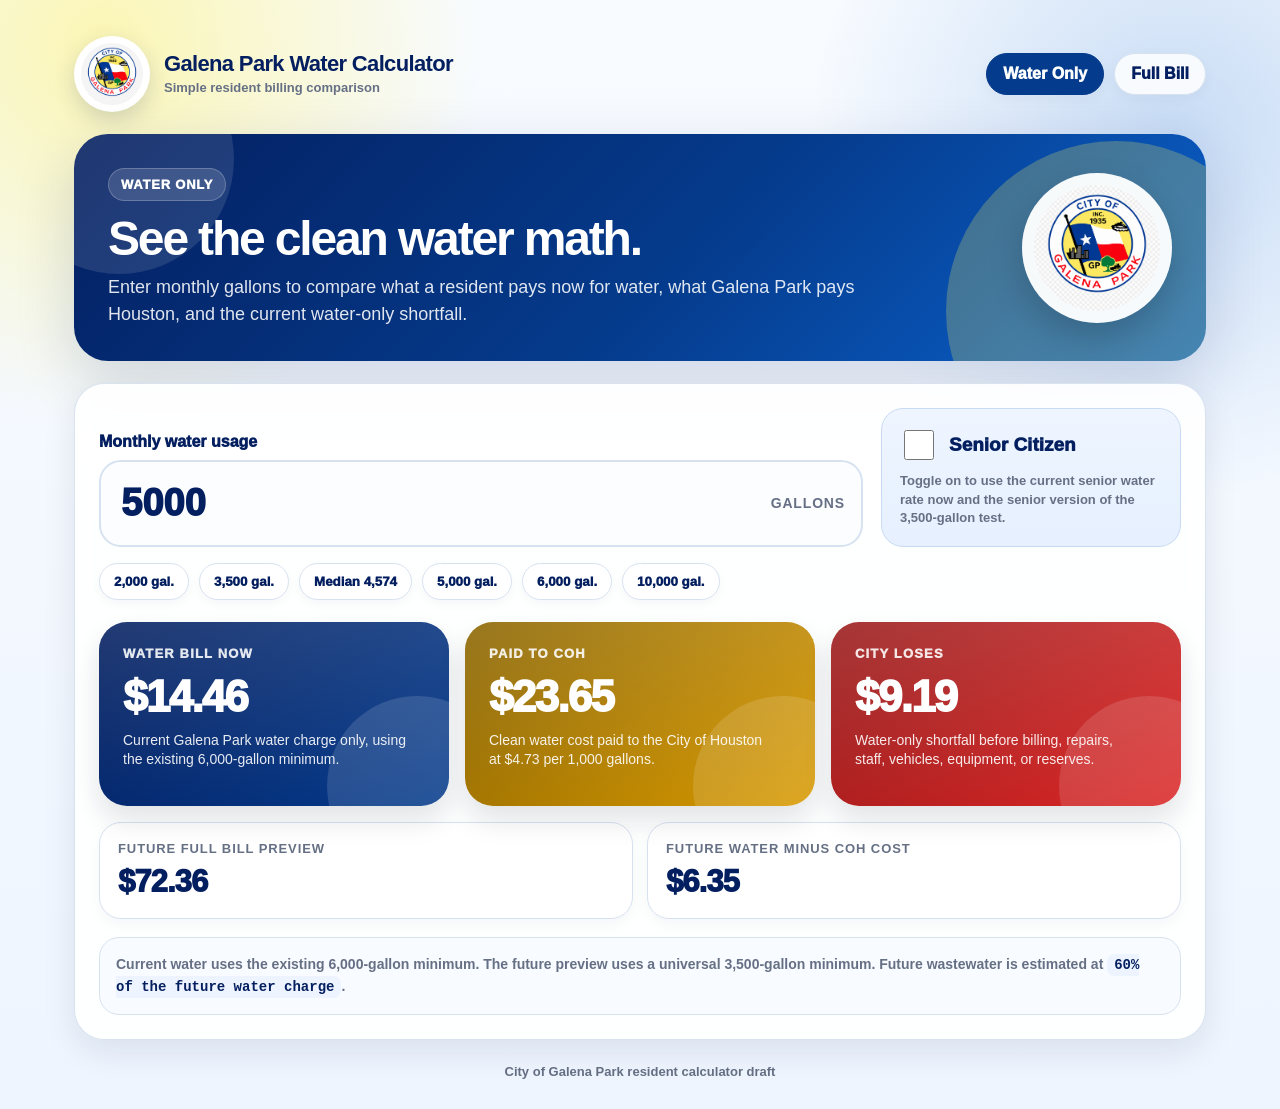
==== commit af767cc9: "Add files via upload" ====
--- a/index.html
+++ b/index.html
@@ -88,7 +88,7 @@
       </div>
 
       <div class="footnote">
-        Current water uses the existing 6,000-gallon minimum. The future preview uses a universal 3,500-gallon minimum. Future wastewater is estimated at <span class="formula">70% of the future water charge</span>.
+        Current water uses the existing 6,000-gallon minimum. The future preview uses a universal 3,500-gallon minimum. Future wastewater is estimated at <span class="formula">60% of the future water charge</span>.
       </div>
     </section>
     <div class="footer">City of Galena Park resident calculator draft</div>
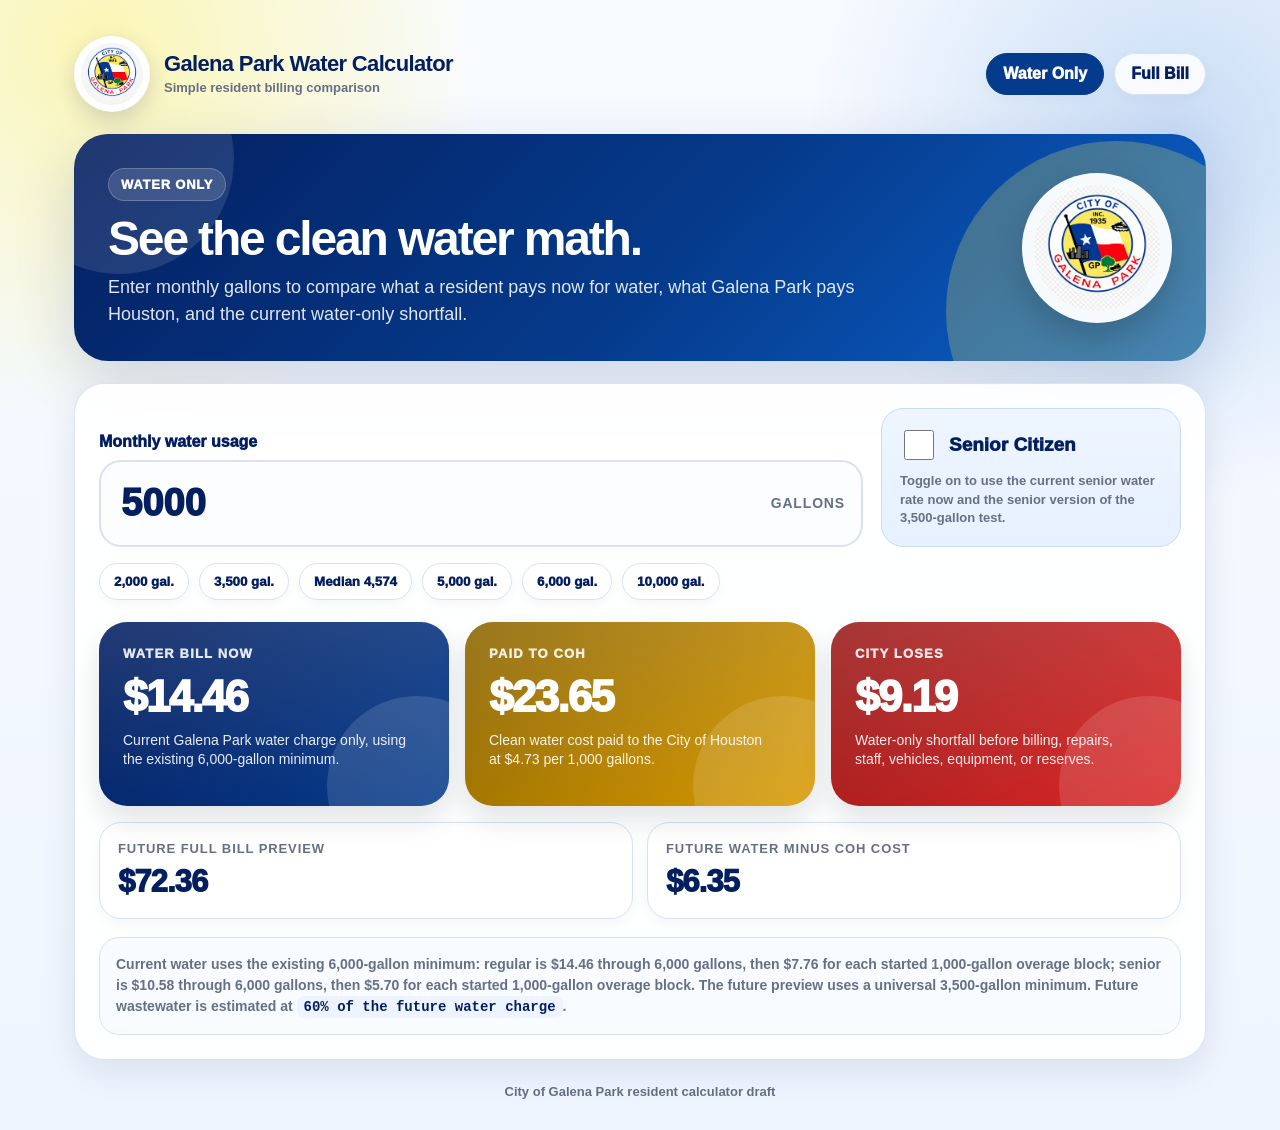
==== commit 934e3901: "Add files via upload" ====
--- a/index.html
+++ b/index.html
@@ -88,7 +88,7 @@
       </div>
 
       <div class="footnote">
-        Current water uses the existing 6,000-gallon minimum. The future preview uses a universal 3,500-gallon minimum. Future wastewater is estimated at <span class="formula">60% of the future water charge</span>.
+        Current water uses the existing 6,000-gallon minimum: regular is $14.46 through 6,000 gallons, then $7.76 for each started 1,000-gallon overage block; senior is $10.58 through 6,000 gallons, then $5.70 for each started 1,000-gallon overage block. The future preview uses a universal 3,500-gallon minimum. Future wastewater is estimated at <span class="formula">60% of the future water charge</span>.
       </div>
     </section>
     <div class="footer">City of Galena Park resident calculator draft</div>
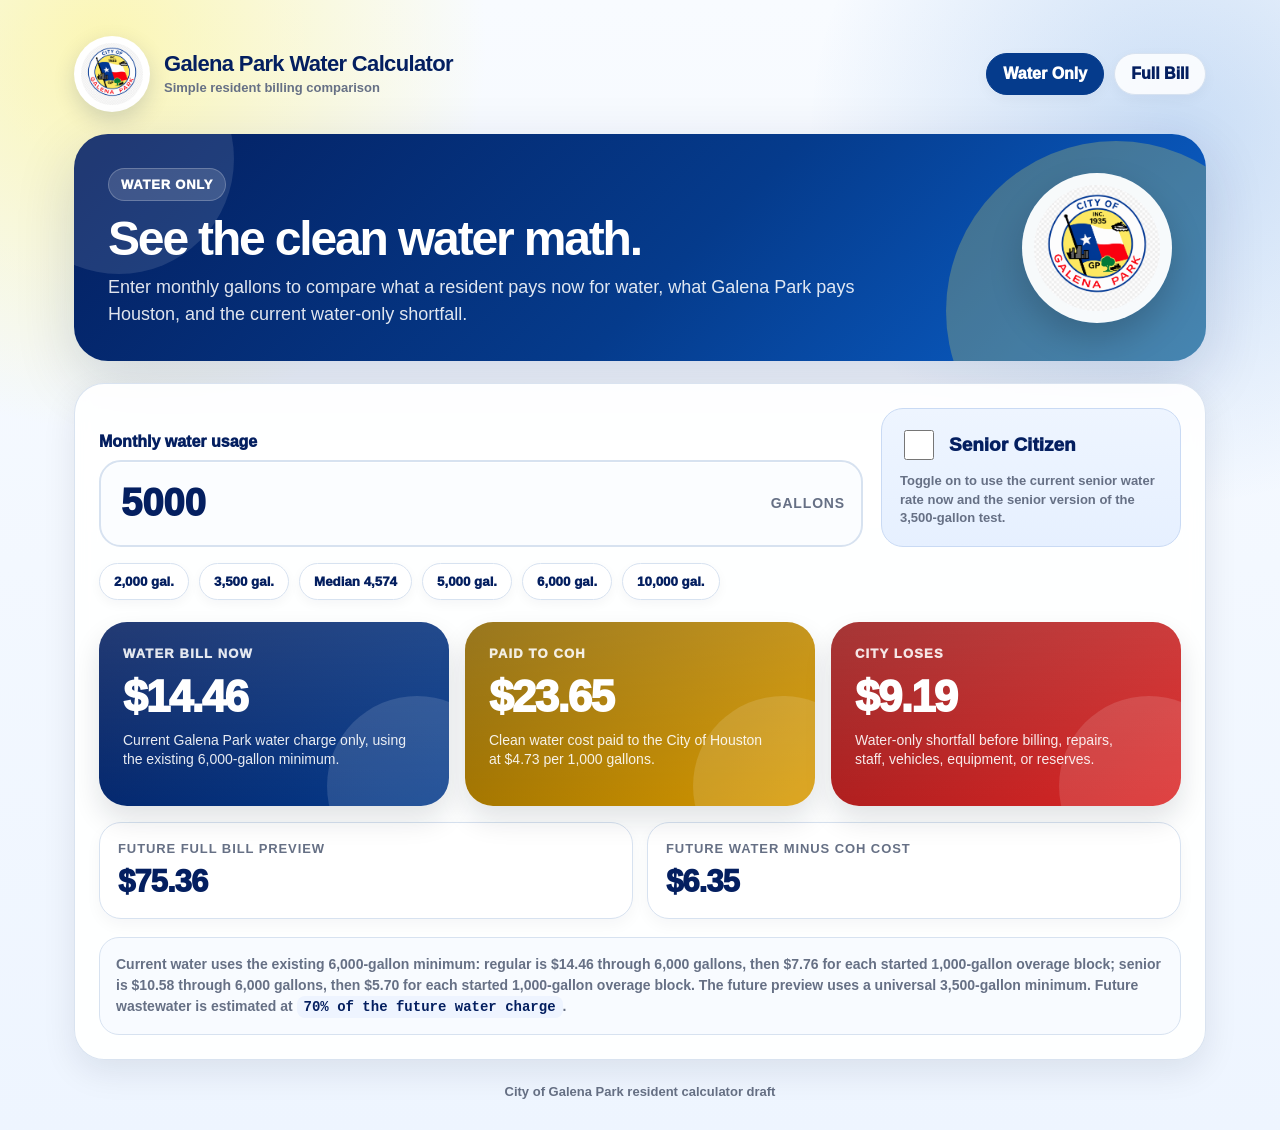
==== commit e8bcb165: "Add files via upload" ====
--- a/index.html
+++ b/index.html
@@ -88,7 +88,7 @@
       </div>
 
       <div class="footnote">
-        Current water uses the existing 6,000-gallon minimum: regular is $14.46 through 6,000 gallons, then $7.76 for each started 1,000-gallon overage block; senior is $10.58 through 6,000 gallons, then $5.70 for each started 1,000-gallon overage block. The future preview uses a universal 3,500-gallon minimum. Future wastewater is estimated at <span class="formula">60% of the future water charge</span>.
+        Current water uses the existing 6,000-gallon minimum: regular is $14.46 through 6,000 gallons, then $7.76 for each started 1,000-gallon overage block; senior is $10.58 through 6,000 gallons, then $5.70 for each started 1,000-gallon overage block. The future preview uses a universal 3,500-gallon minimum. Future wastewater is estimated at <span class="formula">70% of the future water charge</span>.
       </div>
     </section>
     <div class="footer">City of Galena Park resident calculator draft</div>
